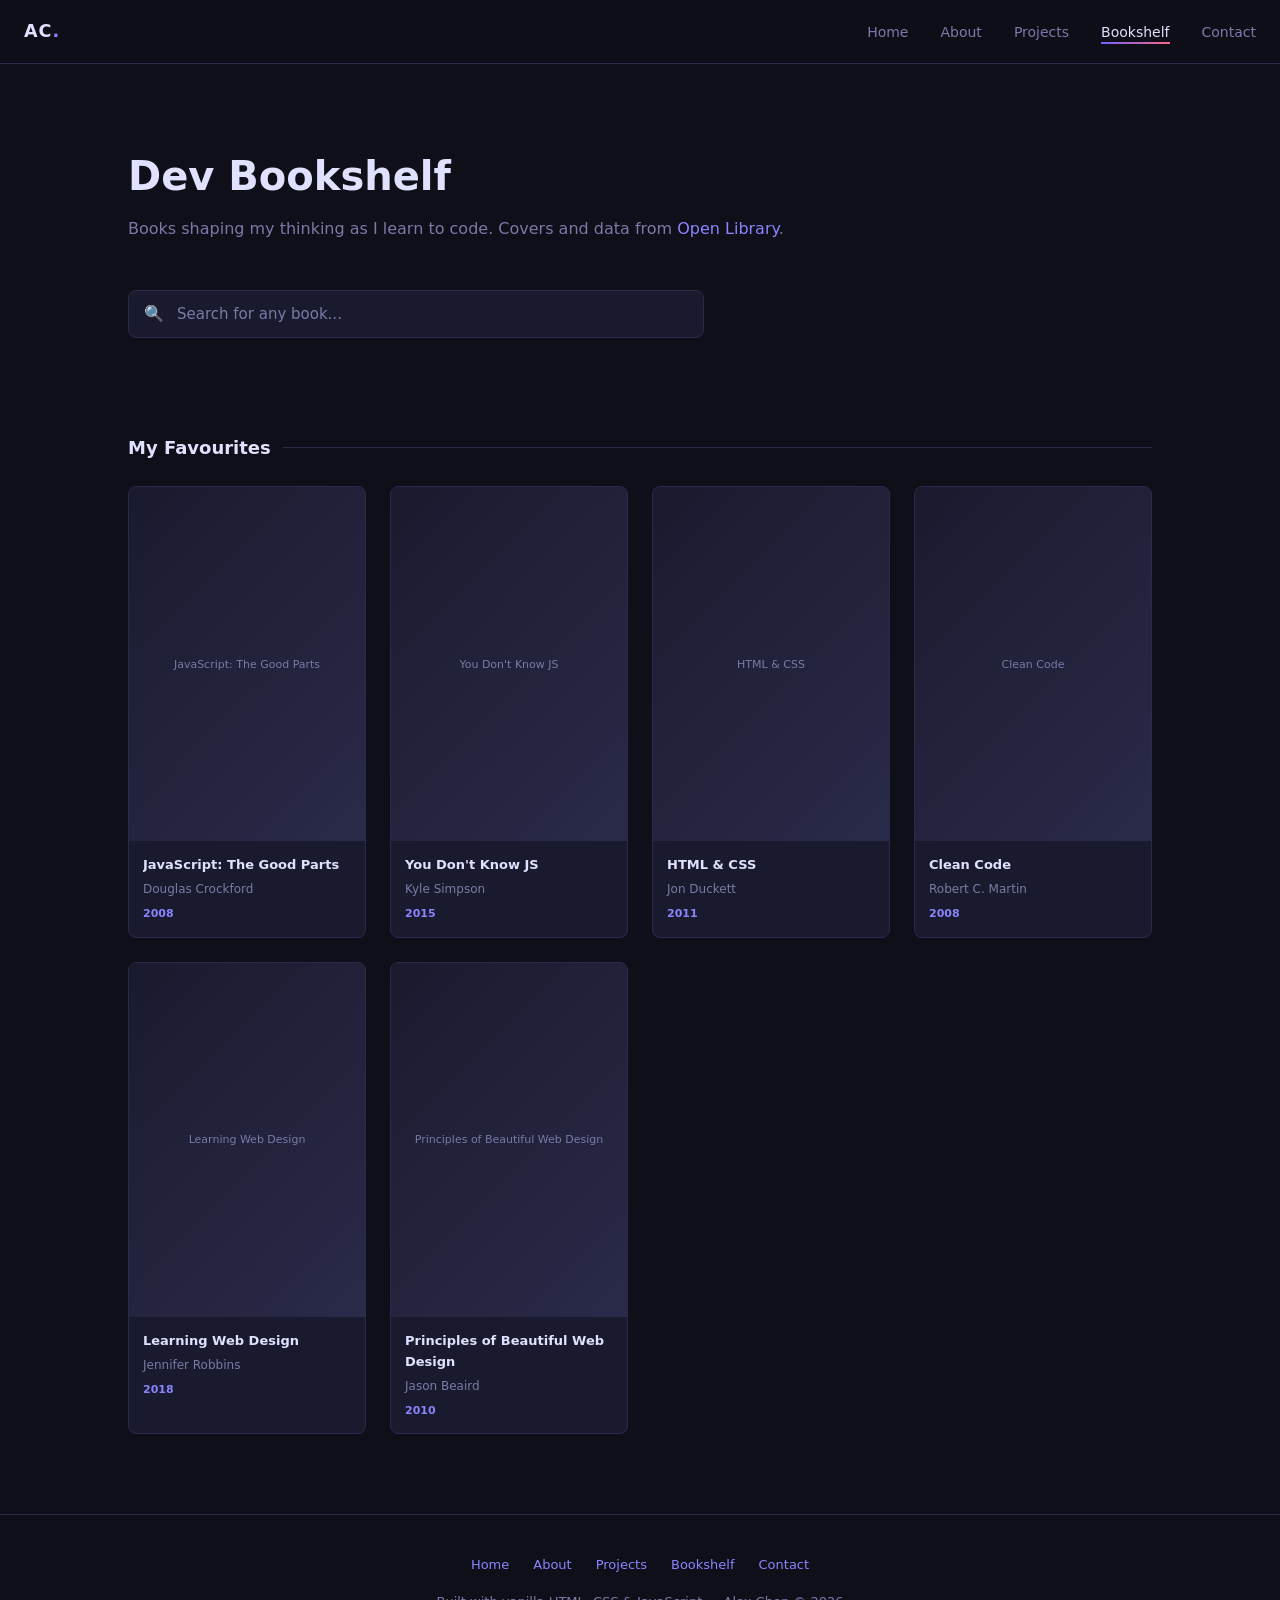
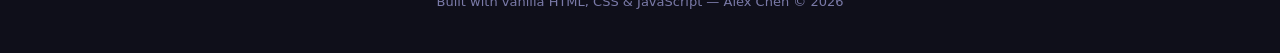
==== bookshelf.html @ 8ec3e17b "feat: build bookshelf page with Open Library API and debounced search" ====
<!DOCTYPE html>
<html lang="en">
<head>
  <meta charset="UTF-8">
  <meta name="viewport" content="width=device-width, initial-scale=1.0">
  <meta name="description" content="Alex Chen's dev bookshelf — favourite web development books, powered by Open Library.">
  <title>Bookshelf — Alex Chen</title>
  <link rel="stylesheet" href="css/base.css">
  <link rel="stylesheet" href="css/bookshelf.css">
</head>
<body>
  <header id="site-header"></header>

  <main id="main-content" class="section container">
    <h1 class="section-title">Dev Bookshelf</h1>
    <p class="section-subtitle">Books shaping my thinking as I learn to code. Covers and data from <a href="https://openlibrary.org" style="color:var(--accent-purple)">Open Library</a>.</p>

    <div class="search-wrap">
      <span class="search-icon" aria-hidden="true">🔍</span>
      <input
        class="search-input"
        id="book-search"
        type="search"
        placeholder="Search for any book..."
        aria-label="Search books"
        autocomplete="off"
      >
    </div>

    <div
      id="search-results"
      class="book-grid"
      aria-live="polite"
      aria-label="Search results"
      style="margin-bottom:3rem;"
    ></div>

    <h2 class="shelf-section-title">My Favourites</h2>
    <div id="curated-grid" class="book-grid"></div>
  </main>

  <div id="site-footer"></div>
  <script src="js/nav.js"></script>
  <script src="js/bookshelf.js"></script>
</body>
</html>
---- css/base.css ----
/* ===== DESIGN TOKENS ===== */
:root {
  --bg-deep:       #0f0f1a;
  --bg-card:       #1a1a2e;
  --bg-border:     #2a2a4a;
  --text-primary:  #e0e0ff;
  --text-secondary:#a0a0d0;
  --text-muted:    #7a7aa8;
  --accent-purple: #8b84ff;
  --accent-coral:  #ff6584;
  --gradient:      linear-gradient(135deg, #6c63ff, #ff6584);
  --radius:        8px;
  --nav-height:    64px;
  --transition:    0.3s ease;
}

/* ===== RESET ===== */
*, *::before, *::after { box-sizing: border-box; margin: 0; padding: 0; }
html { scroll-behavior: smooth; }
body {
  font-family: system-ui, -apple-system, 'Segoe UI', sans-serif;
  background: var(--bg-deep);
  color: var(--text-secondary);
  font-size: 1rem;
  line-height: 1.6;
  min-height: 100vh;
}
img { max-width: 100%; display: block; }
a { color: inherit; text-decoration: none; }
ul { list-style: none; }
button { cursor: pointer; border: none; background: none; font: inherit; }

/* ===== SKIP LINK ===== */
.skip-link {
  position: absolute;
  top: -100%;
  left: 1rem;
  background: var(--accent-purple);
  color: #fff;
  padding: 0.5rem 1rem;
  border-radius: var(--radius);
  font-weight: 700;
  z-index: 9999;
  transition: top 0.2s;
}
.skip-link:focus { top: 1rem; }

/* ===== NAVIGATION ===== */
.site-nav {
  position: sticky;
  top: 0;
  z-index: 100;
  display: flex;
  align-items: center;
  justify-content: space-between;
  height: var(--nav-height);
  padding: 0 1.5rem;
  background: rgba(15, 15, 26, 0.92);
  -webkit-backdrop-filter: blur(12px);
  backdrop-filter: blur(12px);
  border-bottom: 1px solid var(--bg-border);
}
.nav-logo {
  font-weight: 800;
  font-size: 1.1rem;
  color: var(--text-primary);
  letter-spacing: 1px;
}
.nav-logo span { color: var(--accent-purple); }
.nav-links {
  display: flex;
  gap: 2rem;
}
.nav-links a {
  font-size: 0.875rem;
  color: var(--text-muted);
  transition: color var(--transition);
  position: relative;
  padding-bottom: 2px;
}
.nav-links a::after {
  content: '';
  position: absolute;
  bottom: -2px;
  left: 0;
  width: 0;
  height: 2px;
  background: var(--gradient);
  transition: width var(--transition);
}
.nav-links a:hover,
.nav-links a[aria-current="page"] {
  color: var(--text-primary);
}
.nav-links a[aria-current="page"]::after,
.nav-links a:hover::after { width: 100%; }

.nav-toggle {
  display: none;
  flex-direction: column;
  gap: 5px;
  padding: 4px;
}
.nav-toggle span {
  display: block;
  width: 24px;
  height: 2px;
  background: var(--text-primary);
  border-radius: 1px;
  transition: transform var(--transition), opacity var(--transition);
}

@media (max-width: 48rem) {
  .nav-toggle { display: flex; }
  .nav-links {
    position: fixed;
    inset: var(--nav-height) 0 0 0;
    background: var(--bg-deep);
    flex-direction: column;
    align-items: center;
    justify-content: center;
    gap: 2.5rem;
    font-size: 1.25rem;
    transform: translateX(100%);
    visibility: hidden;
    z-index: 99;
    transition: transform var(--transition), visibility var(--transition);
  }
  .nav-open .nav-links { transform: translateX(0); visibility: visible; }
  .nav-open .nav-toggle span:nth-child(1) { transform: translateY(7px) rotate(45deg); }
  .nav-open .nav-toggle span:nth-child(2) { opacity: 0; }
  .nav-open .nav-toggle span:nth-child(3) { transform: translateY(-7px) rotate(-45deg); }
}

/* ===== FOOTER ===== */
.site-footer {
  border-top: 1px solid var(--bg-border);
  padding: 2.5rem 1.5rem;
  text-align: center;
  font-size: 0.8125rem;
  color: var(--text-muted);
}
.site-footer a {
  color: var(--accent-purple);
  transition: color var(--transition);
}
.site-footer a:hover { color: var(--text-primary); }
.footer-links {
  display: flex;
  gap: 1.5rem;
  justify-content: center;
  margin-bottom: 1rem;
  flex-wrap: wrap;
}

/* ===== UTILITIES ===== */
.container {
  width: 100%;
  max-width: 64rem;
  margin: 0 auto;
  padding: 0 1.5rem;
}
.section { padding: 5rem 0; }
.section-title {
  font-size: clamp(1.75rem, 4vw, 2.5rem);
  font-weight: 800;
  color: var(--text-primary);
  margin-bottom: 0.5rem;
}
.section-subtitle {
  color: var(--text-muted);
  margin-bottom: 3rem;
}
.tag {
  display: inline-block;
  font-size: 0.75rem;
  padding: 2px 10px;
  border-radius: 4px;
  background: var(--bg-card);
  border: 1px solid var(--bg-border);
  color: var(--text-secondary);
}
.btn {
  display: inline-block;
  padding: 0.625rem 1.5rem;
  border-radius: var(--radius);
  font-weight: 600;
  font-size: 0.875rem;
  transition: opacity var(--transition), transform var(--transition);
}
.btn:hover { opacity: 0.85; transform: translateY(-1px); }
.btn-primary {
  background: var(--gradient);
  color: #fff;
}
.btn-outline {
  background: transparent;
  border: 1px solid var(--bg-border);
  color: var(--text-primary);
}

/* ===== SCREEN READER ONLY ===== */
.sr-only {
  position: absolute;
  width: 1px;
  height: 1px;
  padding: 0;
  margin: -1px;
  overflow: hidden;
  clip: rect(0,0,0,0);
  white-space: nowrap;
  border: 0;
}

/* ===== SCROLL REVEAL ===== */
.reveal {
  opacity: 0;
  transform: translateY(20px);
  transition: opacity 0.5s ease, transform 0.5s ease;
}
.reveal.visible {
  opacity: 1;
  transform: translateY(0);
}
@media (prefers-reduced-motion: reduce) {
  html { scroll-behavior: auto; }
  .reveal { opacity: 1; transform: none; transition: none; }
}

/* ===== FOCUS VISIBLE ===== */
:focus-visible {
  outline: 2px solid var(--accent-purple);
  outline-offset: 3px;
  border-radius: 3px;
}
---- css/bookshelf.css ----
/* ===== SEARCH ===== */
.search-wrap {
  position: relative;
  max-width: 36rem;
  margin-bottom: 3rem;
}
.search-input {
  width: 100%;
  padding: 0.875rem 1rem 0.875rem 3rem;
  background: var(--bg-card);
  border: 1px solid var(--bg-border);
  border-radius: var(--radius);
  color: var(--text-primary);
  font-size: 0.9375rem;
  font-family: inherit;
  transition: border-color var(--transition);
}
.search-input::placeholder { color: var(--text-muted); }
.search-input:focus {
  outline: 2px solid var(--accent-purple);
  outline-offset: 2px;
  border-color: var(--accent-purple);
}
.search-icon {
  position: absolute;
  left: 1rem;
  top: 50%;
  transform: translateY(-50%);
  color: var(--text-muted);
  pointer-events: none;
  font-size: 1rem;
}

/* ===== BOOK GRID ===== */
.book-grid {
  display: grid;
  grid-template-columns: repeat(2, 1fr);
  gap: 1.5rem;
}
@media (min-width: 36rem) {
  .book-grid { grid-template-columns: repeat(3, 1fr); }
}
@media (min-width: 64rem) {
  .book-grid { grid-template-columns: repeat(4, 1fr); }
}

/* ===== BOOK CARD ===== */
.book-card {
  background: var(--bg-card);
  border: 1px solid var(--bg-border);
  border-radius: var(--radius);
  overflow: hidden;
  transition: border-color var(--transition), transform var(--transition);
  display: flex;
  flex-direction: column;
}
.book-card:hover {
  border-color: var(--accent-purple);
  transform: translateY(-4px);
}
.book-cover-wrap {
  aspect-ratio: 2/3;
  background: var(--bg-deep);
  display: flex;
  align-items: center;
  justify-content: center;
  overflow: hidden;
}
.book-cover {
  width: 100%;
  height: 100%;
  object-fit: cover;
}
.book-cover-fallback {
  width: 100%;
  height: 100%;
  display: flex;
  align-items: center;
  justify-content: center;
  background: linear-gradient(135deg, var(--bg-card), var(--bg-border));
  font-size: 0.6875rem;
  color: var(--text-muted);
  text-align: center;
  padding: 0.5rem;
}
.book-info { padding: 0.875rem; flex: 1; }
.book-title {
  font-size: 0.8125rem;
  font-weight: 700;
  color: var(--text-primary);
  margin-bottom: 0.25rem;
  display: -webkit-box;
  -webkit-line-clamp: 2;
  -webkit-box-orient: vertical;
  overflow: hidden;
}
.book-author { font-size: 0.75rem; color: var(--text-muted); }
.book-year {
  font-size: 0.6875rem;
  color: var(--accent-purple);
  margin-top: 0.375rem;
  font-weight: 600;
}

/* ===== STATES ===== */
.loading-msg, .error-msg, .empty-msg {
  grid-column: 1 / -1;
  text-align: center;
  padding: 3rem;
  color: var(--text-muted);
}
.error-msg { color: var(--accent-coral); }
.spinner {
  width: 32px;
  height: 32px;
  border: 3px solid var(--bg-border);
  border-top-color: var(--accent-purple);
  border-radius: 50%;
  animation: spin 0.7s linear infinite;
  margin: 0 auto 1rem;
}
@keyframes spin { to { transform: rotate(360deg); } }
@media (prefers-reduced-motion: reduce) {
  .spinner { animation: none; opacity: 0.5; }
}

/* ===== SECTION DIVIDER ===== */
.shelf-section-title {
  font-size: 1.125rem;
  font-weight: 700;
  color: var(--text-primary);
  margin-bottom: 1.5rem;
  display: flex;
  align-items: center;
  gap: 0.75rem;
}
.shelf-section-title::after {
  content: '';
  flex: 1;
  height: 1px;
  background: var(--bg-border);
}
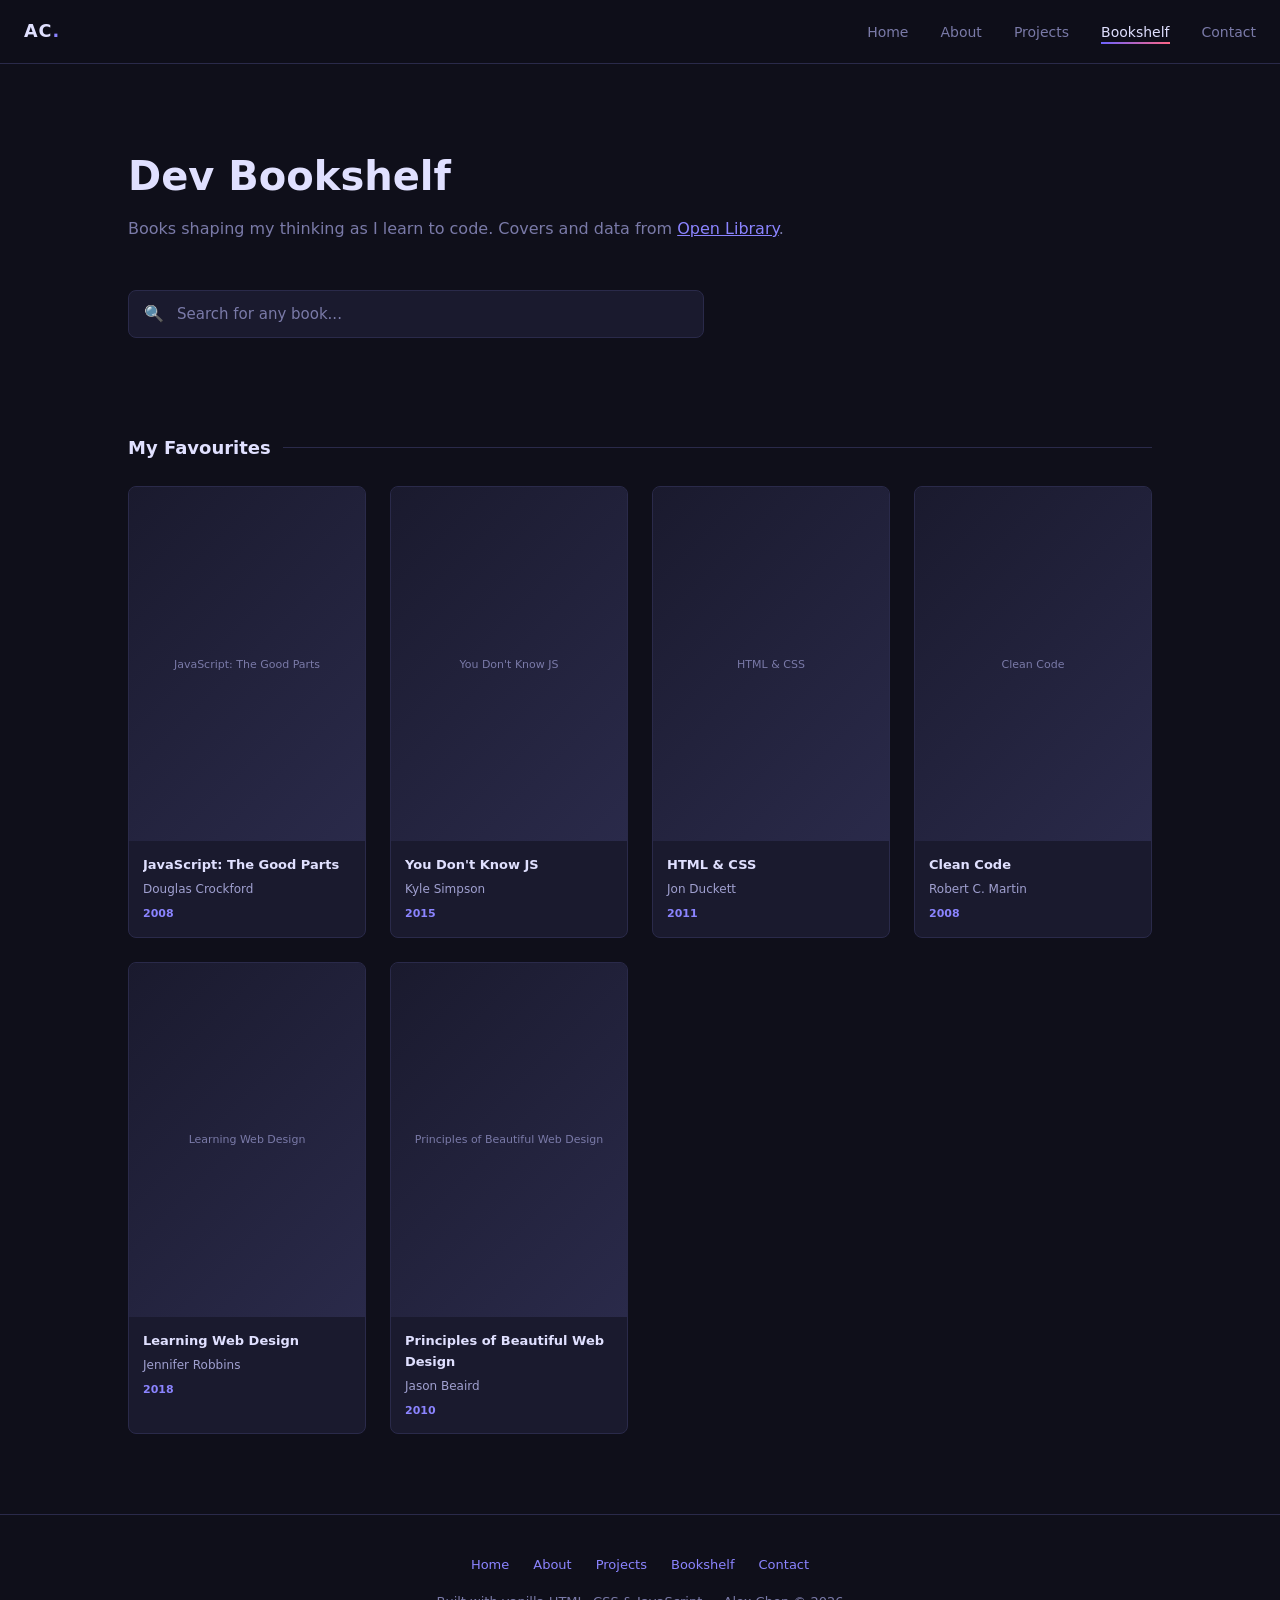
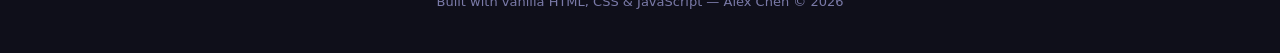
==== commit 1bf1d674: "fix: accessibility audit fixes — contrast, aria-prohibited-attr, link-in-text-block - projects.css: " ====
--- a/bookshelf.html
+++ b/bookshelf.html
@@ -13,7 +13,7 @@
 
   <main id="main-content" class="section container">
     <h1 class="section-title">Dev Bookshelf</h1>
-    <p class="section-subtitle">Books shaping my thinking as I learn to code. Covers and data from <a href="https://openlibrary.org" style="color:var(--accent-purple)">Open Library</a>.</p>
+    <p class="section-subtitle">Books shaping my thinking as I learn to code. Covers and data from <a href="https://openlibrary.org" style="color:var(--accent-purple);text-decoration:underline;">Open Library</a>.</p>
 
     <div class="search-wrap">
       <span class="search-icon" aria-hidden="true">🔍</span>
@@ -30,6 +30,7 @@
     <div
       id="search-results"
       class="book-grid"
+      role="region"
       aria-live="polite"
       aria-label="Search results"
       style="margin-bottom:3rem;"
--- a/css/bookshelf.css
+++ b/css/bookshelf.css
@@ -94,7 +94,7 @@
   -webkit-box-orient: vertical;
   overflow: hidden;
 }
-.book-author { font-size: 0.75rem; color: var(--text-muted); }
+.book-author { font-size: 0.75rem; color: var(--text-secondary); }
 .book-year {
   font-size: 0.6875rem;
   color: var(--accent-purple);
